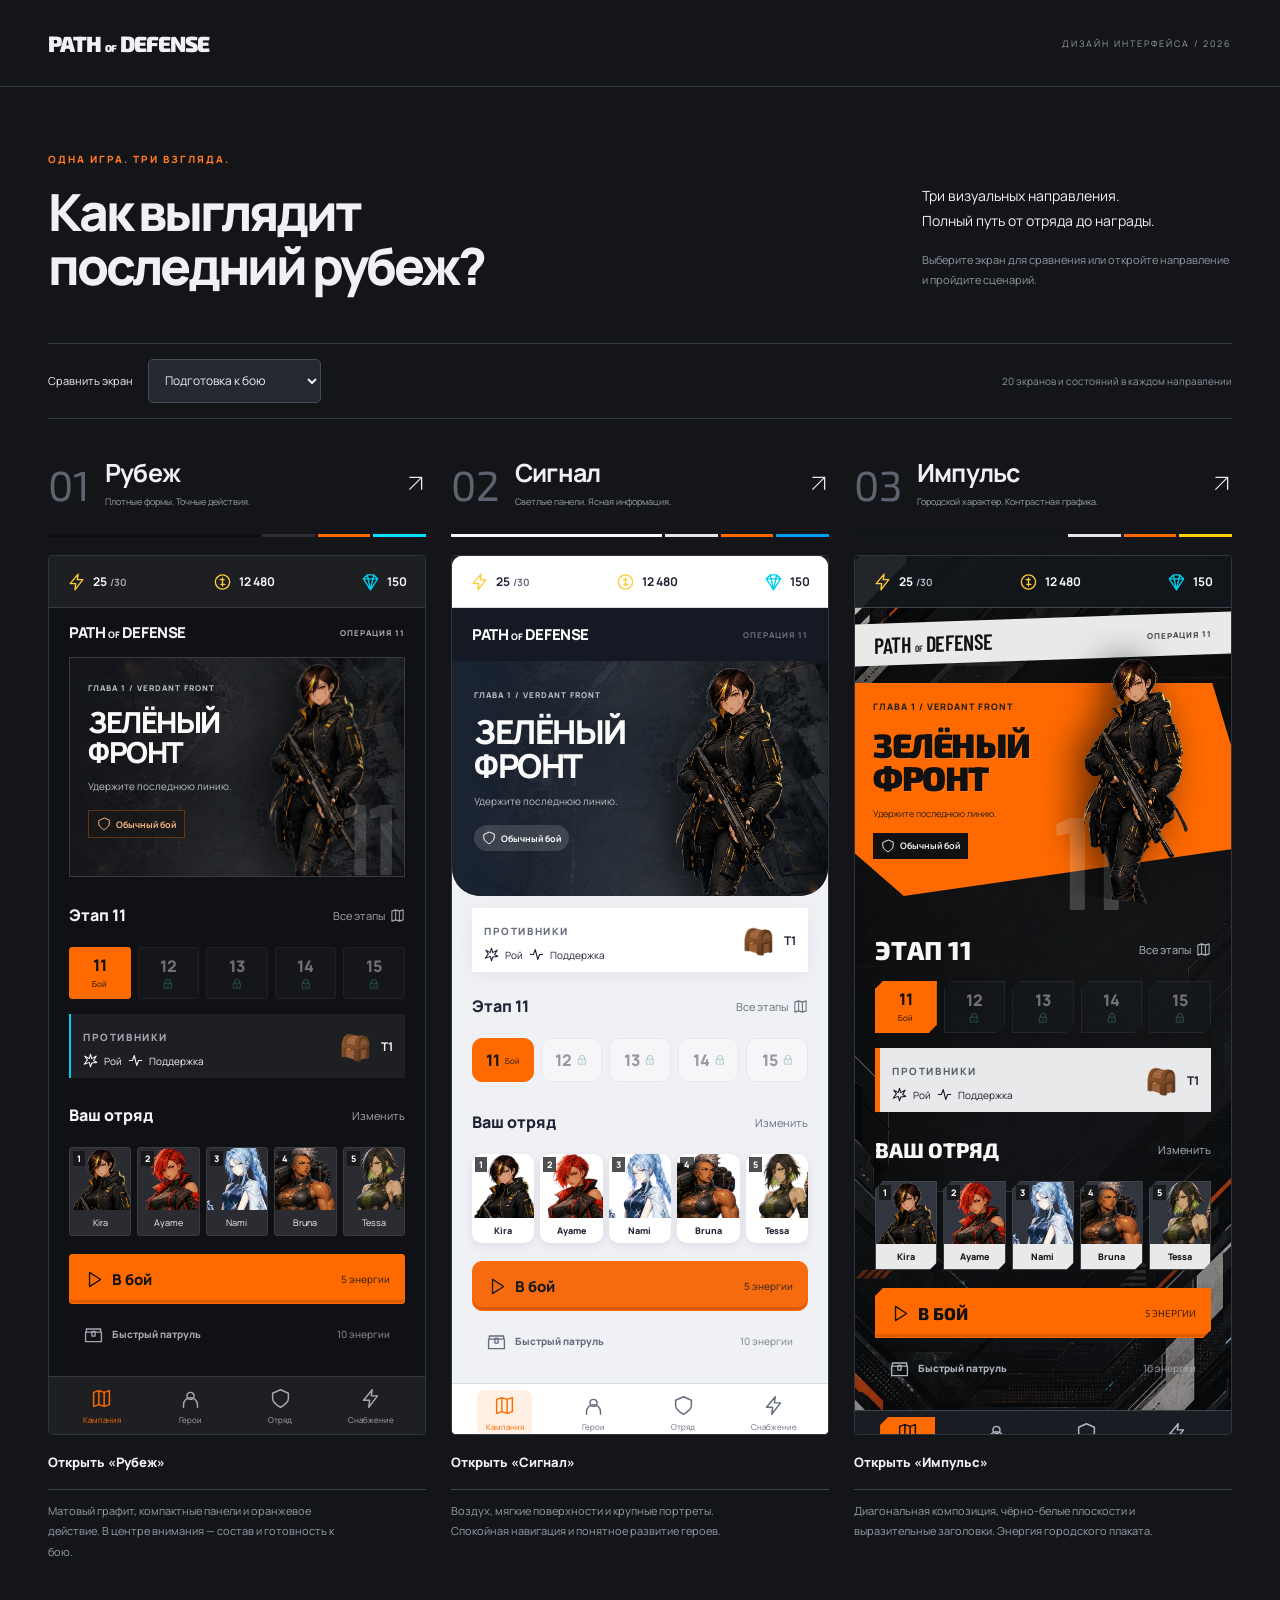
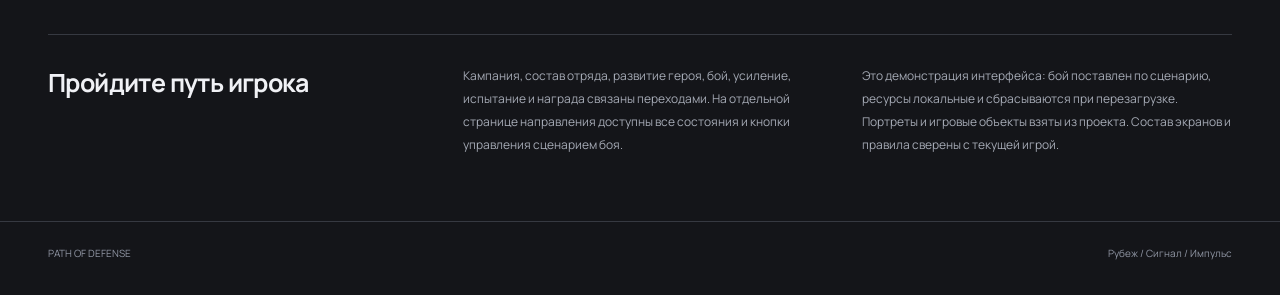
==== preview/2026-10-directions/index.html @ 6cecbc58 "Publish three complete Path of Defense UI directions" ====
<!doctype html>
<html lang="ru">
<head><meta charset="utf-8"><meta name="viewport" content="width=device-width,initial-scale=1"><meta name="theme-color" content="#141519"><title>Path of Defense / Три направления</title><link rel="icon" href="assets/favicon.svg"><link rel="stylesheet" href="gallery.css"></head>
<body>
<header class="gallery-header"><a href="./" class="wordmark">PATH <small>OF</small> DEFENSE</a><span>ДИЗАЙН ИНТЕРФЕЙСА / 2026</span></header>
<main>
<section class="intro"><div><p class="eyebrow">ОДНА ИГРА. ТРИ ВЗГЛЯДА.</p><h1>Как выглядит<br>последний рубеж?</h1></div><div class="intro-note"><p>Три визуальных направления.<br>Полный путь от отряда до награды.</p><p class="muted">Выберите экран для сравнения или откройте направление и пройдите сценарий.</p></div></section>
<div class="comparison-toolbar"><label>Сравнить экран<select id="compare"><option value="campaign">Подготовка к бою</option><option value="heroes">Герои</option><option value="hero">Досье героя</option><option value="squad">Состав отряда</option><option value="energy">Энергия</option><option value="patrol">Быстрый патруль</option><option value="battle">Бой</option><option value="pause">Пауза</option><option value="upgrade">Усиление</option><option value="greed">Испытание</option><option value="victory">Победа</option><option value="chest">Награда</option><option value="defeat">Поражение</option><option value="greedfail">Провал испытания</option><option value="boss">Босс</option><option value="locked">Закрытая глава</option><option value="loading">Подключение</option><option value="error">Ошибка связи</option><option value="interrupted">Прерванный бой</option><option value="early">Начальный отряд</option></select></label><span>20 экранов и состояний в каждом направлении</span></div>
<section class="directions" aria-label="Сравнение направлений">
<article><a class="direction-title" href="demo.html?theme=rubezh"><span class="number">01</span><div><h2>Рубеж</h2><p>Плотные формы. Точные действия.</p></div><svg viewBox="0 0 24 24" aria-hidden="true"><path d="M5 19L19 5M5 5h14v14"/></svg></a><div class="swatches"><i style="background:#0e0e10"></i><i style="background:#2d2d33"></i><i style="background:#ff6a00"></i><i style="background:#00e0ff"></i></div><iframe title="Рубеж — интерактивный экран" src="demo.html?theme=rubezh&embed=1#campaign"></iframe><a class="open-direction" href="demo.html?theme=rubezh">Открыть «Рубеж»</a><p class="direction-note">Матовый графит, компактные панели и оранжевое действие. В центре внимания — состав и готовность к бою.</p></article>
<article><a class="direction-title" href="demo.html?theme=signal"><span class="number">02</span><div><h2>Сигнал</h2><p>Светлые панели. Ясная информация.</p></div><svg viewBox="0 0 24 24" aria-hidden="true"><path d="M5 19L19 5M5 5h14v14"/></svg></a><div class="swatches"><i style="background:#f8f8fa"></i><i style="background:#e6e6ea"></i><i style="background:#ff6a00"></i><i style="background:#009eee"></i></div><iframe title="Сигнал — интерактивный экран" src="demo.html?theme=signal&embed=1#campaign"></iframe><a class="open-direction" href="demo.html?theme=signal">Открыть «Сигнал»</a><p class="direction-note">Воздух, мягкие поверхности и крупные портреты. Спокойная навигация и понятное развитие героев.</p></article>
<article><a class="direction-title" href="demo.html?theme=impulse"><span class="number">03</span><div><h2>Импульс</h2><p>Городской характер. Контрастная графика.</p></div><svg viewBox="0 0 24 24" aria-hidden="true"><path d="M5 19L19 5M5 5h14v14"/></svg></a><div class="swatches"><i style="background:#101317"></i><i style="background:#e6e6ea"></i><i style="background:#ff6a00"></i><i style="background:#ffcf00"></i></div><iframe title="Импульс — интерактивный экран" src="demo.html?theme=impulse&embed=1#campaign"></iframe><a class="open-direction" href="demo.html?theme=impulse">Открыть «Импульс»</a><p class="direction-note">Диагональная композиция, чёрно-белые плоскости и выразительные заголовки. Энергия городского плаката.</p></article>
</section>
<section class="demo-notes"><h2>Пройдите путь игрока</h2><div><p>Кампания, состав отряда, развитие героя, бой, усиление, испытание и награда связаны переходами. На отдельной странице направления доступны все состояния и кнопки управления сценарием боя.</p><p>Это демонстрация интерфейса: бой поставлен по сценарию, ресурсы локальные и сбрасываются при перезагрузке. Портреты и игровые объекты взяты из проекта. Состав экранов и правила сверены с текущей игрой.</p></div></section>
</main><footer><span>PATH OF DEFENSE</span><span>Рубеж / Сигнал / Импульс</span></footer>
<script>document.getElementById('compare').addEventListener('change',e=>{document.querySelectorAll('iframe').forEach(f=>{const u=new URL(f.src);u.hash=e.target.value;f.src=u.href;});document.querySelectorAll('.open-direction,.direction-title').forEach(a=>{const u=new URL(a.href);u.hash=e.target.value;a.href=u.href;});});</script>
</body></html>
---- preview/2026-10-directions/gallery.css ----
@font-face{font-family:Manrope;src:url(assets/Manrope-Variable.ttf)}@font-face{font-family:Exo;src:url(assets/Exo2.ttf)}*{box-sizing:border-box}body{margin:0;background:#141519;color:#f0f1f5;font-family:Manrope,sans-serif}a{color:inherit;text-decoration:none}a:focus-visible,select:focus-visible{outline:3px solid #00ccec;outline-offset:5px}.gallery-header{max-width:1440px;margin:auto;padding:30px 48px;display:flex;justify-content:space-between;align-items:center;border-bottom:1px solid #33363e}.wordmark{font:900 22px Exo,Manrope,sans-serif;letter-spacing:-1px}.wordmark small{font-size:10px}.gallery-header>span{font-size:9px;letter-spacing:2px;color:#969aa6}main{max-width:1440px;padding:0 48px;margin:auto}.intro{padding:65px 0 50px;display:flex;justify-content:space-between;align-items:flex-end;gap:30px}.eyebrow{font-size:10px;letter-spacing:2px;color:#ff7920;margin:0 0 18px;font-weight:800}h1{font-size:clamp(36px,4vw,62px);letter-spacing:-3px;line-height:1.06;margin:0;font-weight:800}.intro-note{max-width:310px;font-size:14px;line-height:1.8;padding-bottom:3px}.intro-note p{margin:0}.intro-note .muted{font-size:11px;color:#9297a5;margin-top:17px}.comparison-toolbar{border-block:1px solid #363941;padding:15px 0;display:flex;align-items:center;justify-content:space-between;gap:15px;margin-bottom:30px}.comparison-toolbar label{font-size:11px;display:flex;gap:15px;align-items:center}.comparison-toolbar select{background:#252830;border:1px solid #464a55;color:#eaeef5;padding:10px 32px 10px 12px;font:12px Manrope,sans-serif;border-radius:5px;min-height:44px}.comparison-toolbar>span{font-size:10px;color:#9095a4}.directions{display:grid;grid-template-columns:repeat(3,minmax(0,1fr));gap:25px;align-items:start}.direction-title{display:flex;align-items:center;gap:15px;min-height:70px}.direction-title .number{font:42px Exo,Manrope,sans-serif;color:#5d636f}.direction-title h2{font-size:25px;letter-spacing:-.8px;margin:0}.direction-title p{font-size:9px;color:#9ba0ac;margin:5px 0}.direction-title svg{width:21px;height:21px;margin-left:auto;fill:none;stroke:#e8e9ed;stroke-width:1.5}.swatches{height:3px;display:flex;margin:15px 0 18px;gap:3px}.swatches i{flex:1}.swatches i:first-child{flex:4}iframe{width:100%;height:880px;border:1px solid #30343e;display:block;background:#17181e;border-radius:4px}.open-direction{display:flex;align-items:center;justify-content:space-between;padding:18px 0;font-size:13px;font-weight:800;border-bottom:1px solid #3e424a}.open-direction:hover{color:#ff852e}.direction-note{font-size:11px;line-height:1.9;color:#969ca9;max-width:310px}.demo-notes{margin:60px 0 65px;padding-top:30px;border-top:1px solid #363941;display:grid;grid-template-columns:1fr 2fr;gap:30px}.demo-notes h2{font-size:25px;letter-spacing:-.6px;margin:0}.demo-notes>div{display:grid;grid-template-columns:1fr 1fr;gap:30px}.demo-notes p{font-size:12px;color:#a5aab5;line-height:1.9;margin:0}footer{border-top:1px solid #363941;max-width:1440px;margin:auto;padding:24px 48px 35px;display:flex;justify-content:space-between;font-size:10px;color:#9197a5}@media(max-width:900px){main{padding:0 22px}.gallery-header{padding:22px}.intro{display:block;padding:40px 0}.intro-note{margin-top:25px;max-width:100%}.directions{gap:14px}.direction-title{gap:8px}.direction-title h2{font-size:21px}.direction-title p{font-size:8px}.direction-title .number{font-size:28px}.direction-title svg{display:none}.demo-notes{grid-template-columns:1fr}.comparison-toolbar>span{display:none}}@media(max-width:650px){.gallery-header>span{display:none}.directions{grid-template-columns:1fr;gap:35px;max-width:420px;margin:auto}.direction-title h2{font-size:28px}.direction-title p{font-size:11px}.direction-title .number{font-size:45px}.direction-title svg{display:block}.intro h1{font-size:42px;letter-spacing:-2px}.comparison-toolbar label{width:100%;justify-content:space-between}.comparison-toolbar select{max-width:64%}.demo-notes>div{grid-template-columns:1fr;gap:18px}footer{padding:24px 22px;font-size:8px}iframe{height:860px}}
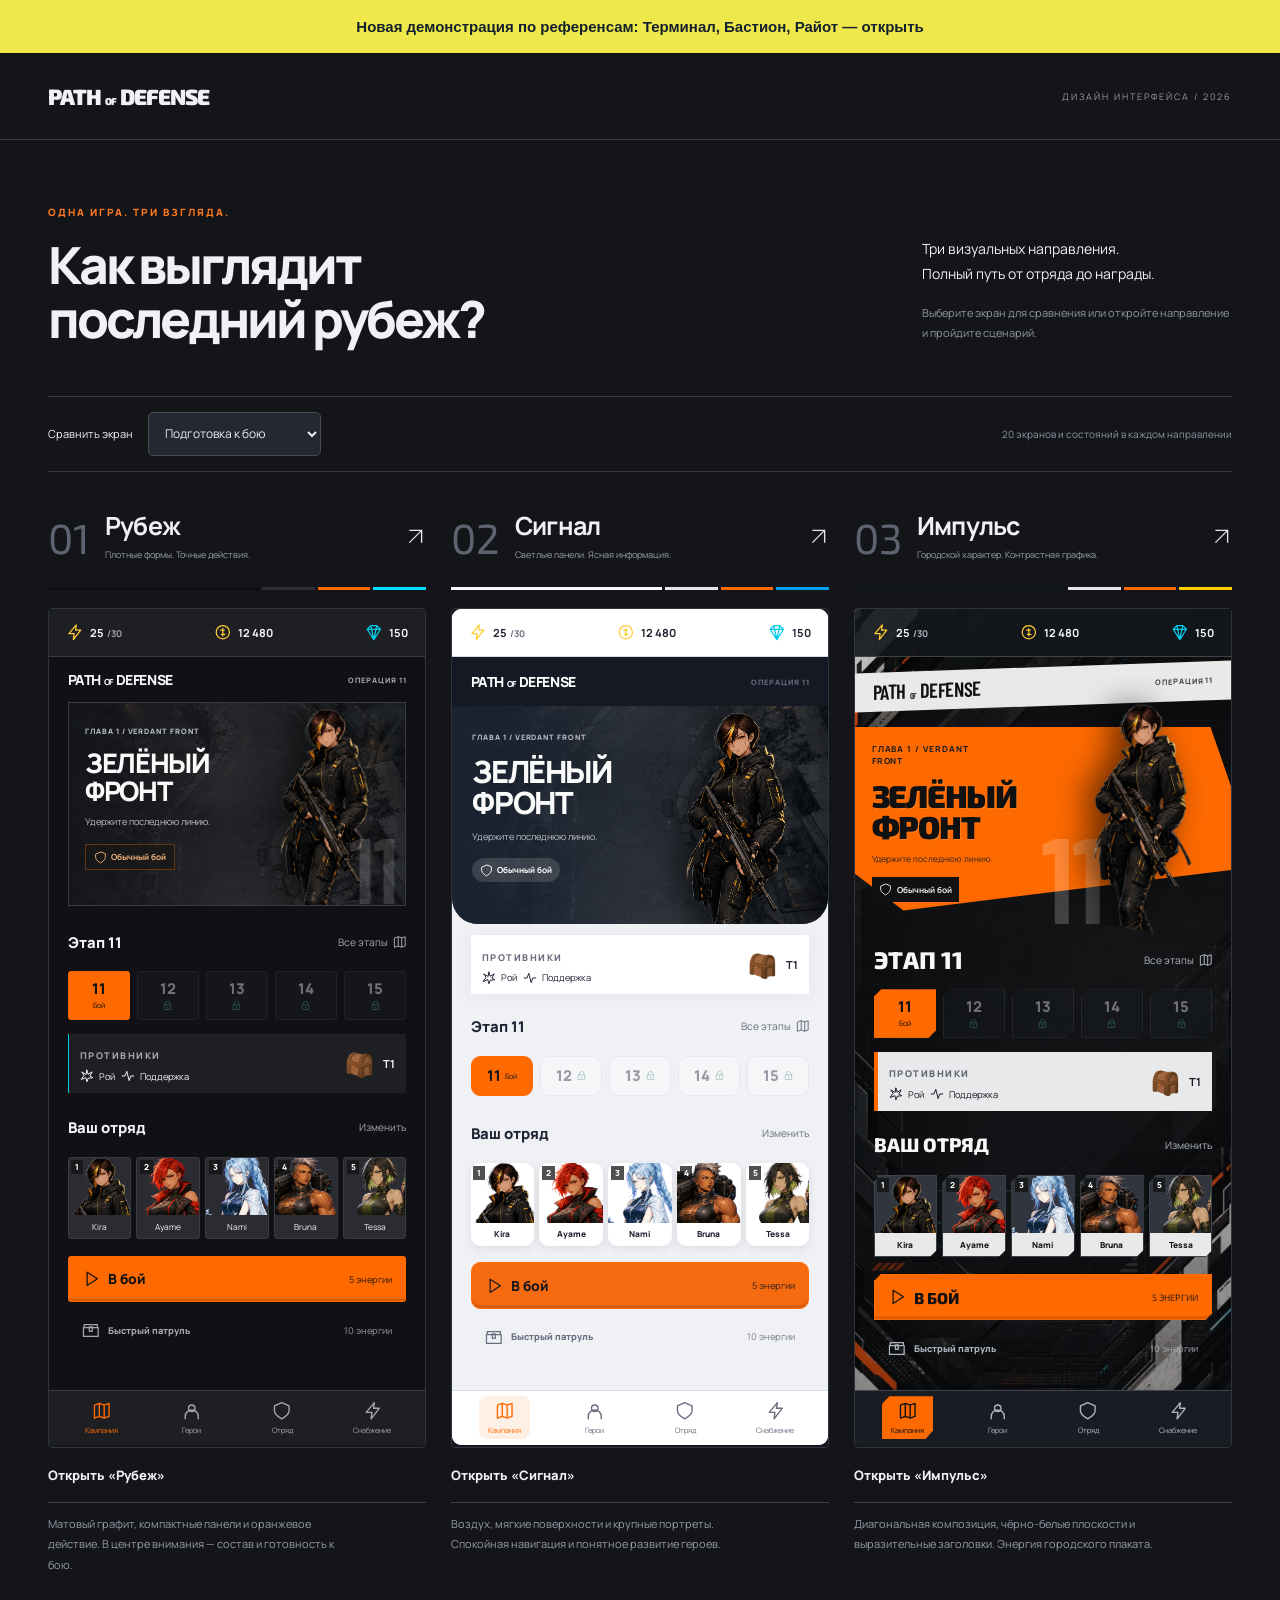
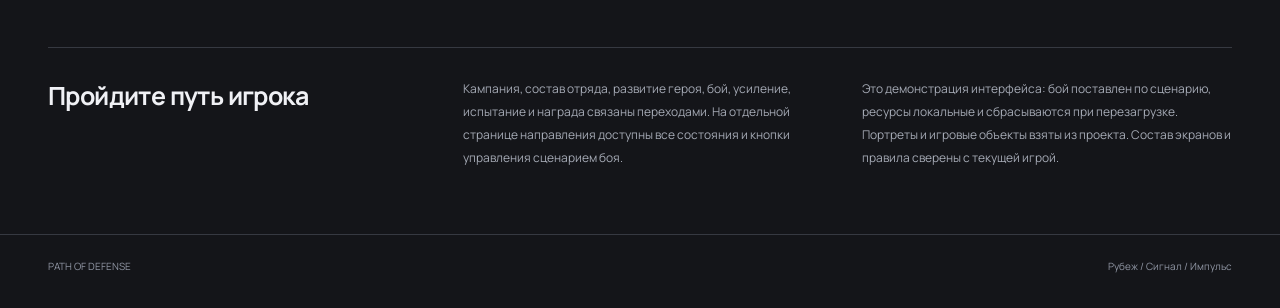
==== commit 484714a3: "Add three reference-driven game UI demonstrations" ====
--- a/preview/2026-10-directions/index.html
+++ b/preview/2026-10-directions/index.html
@@ -1,7 +1,7 @@
 <!doctype html>
 <html lang="ru">
 <head><meta charset="utf-8"><meta name="viewport" content="width=device-width,initial-scale=1"><meta name="theme-color" content="#141519"><title>Path of Defense / Три направления</title><link rel="icon" href="assets/favicon.svg"><link rel="stylesheet" href="gallery.css"></head>
-<body>
+<body><a href="../2026-10-reference-directions/" style="display:block;padding:18px 24px;background:#efe84a;color:#14202d;text-align:center;font:700 15px sans-serif;text-decoration:none">Новая демонстрация по референсам: Терминал, Бастион, Райот — открыть</a>
 <header class="gallery-header"><a href="./" class="wordmark">PATH <small>OF</small> DEFENSE</a><span>ДИЗАЙН ИНТЕРФЕЙСА / 2026</span></header>
 <main>
 <section class="intro"><div><p class="eyebrow">ОДНА ИГРА. ТРИ ВЗГЛЯДА.</p><h1>Как выглядит<br>последний рубеж?</h1></div><div class="intro-note"><p>Три визуальных направления.<br>Полный путь от отряда до награды.</p><p class="muted">Выберите экран для сравнения или откройте направление и пройдите сценарий.</p></div></section>
--- a/preview/2026-10-directions/gallery.css
+++ b/preview/2026-10-directions/gallery.css
@@ -1 +1,3 @@
 @font-face{font-family:Manrope;src:url(assets/Manrope-Variable.ttf)}@font-face{font-family:Exo;src:url(assets/Exo2.ttf)}*{box-sizing:border-box}body{margin:0;background:#141519;color:#f0f1f5;font-family:Manrope,sans-serif}a{color:inherit;text-decoration:none}a:focus-visible,select:focus-visible{outline:3px solid #00ccec;outline-offset:5px}.gallery-header{max-width:1440px;margin:auto;padding:30px 48px;display:flex;justify-content:space-between;align-items:center;border-bottom:1px solid #33363e}.wordmark{font:900 22px Exo,Manrope,sans-serif;letter-spacing:-1px}.wordmark small{font-size:10px}.gallery-header>span{font-size:9px;letter-spacing:2px;color:#969aa6}main{max-width:1440px;padding:0 48px;margin:auto}.intro{padding:65px 0 50px;display:flex;justify-content:space-between;align-items:flex-end;gap:30px}.eyebrow{font-size:10px;letter-spacing:2px;color:#ff7920;margin:0 0 18px;font-weight:800}h1{font-size:clamp(36px,4vw,62px);letter-spacing:-3px;line-height:1.06;margin:0;font-weight:800}.intro-note{max-width:310px;font-size:14px;line-height:1.8;padding-bottom:3px}.intro-note p{margin:0}.intro-note .muted{font-size:11px;color:#9297a5;margin-top:17px}.comparison-toolbar{border-block:1px solid #363941;padding:15px 0;display:flex;align-items:center;justify-content:space-between;gap:15px;margin-bottom:30px}.comparison-toolbar label{font-size:11px;display:flex;gap:15px;align-items:center}.comparison-toolbar select{background:#252830;border:1px solid #464a55;color:#eaeef5;padding:10px 32px 10px 12px;font:12px Manrope,sans-serif;border-radius:5px;min-height:44px}.comparison-toolbar>span{font-size:10px;color:#9095a4}.directions{display:grid;grid-template-columns:repeat(3,minmax(0,1fr));gap:25px;align-items:start}.direction-title{display:flex;align-items:center;gap:15px;min-height:70px}.direction-title .number{font:42px Exo,Manrope,sans-serif;color:#5d636f}.direction-title h2{font-size:25px;letter-spacing:-.8px;margin:0}.direction-title p{font-size:9px;color:#9ba0ac;margin:5px 0}.direction-title svg{width:21px;height:21px;margin-left:auto;fill:none;stroke:#e8e9ed;stroke-width:1.5}.swatches{height:3px;display:flex;margin:15px 0 18px;gap:3px}.swatches i{flex:1}.swatches i:first-child{flex:4}iframe{width:100%;height:880px;border:1px solid #30343e;display:block;background:#17181e;border-radius:4px}.open-direction{display:flex;align-items:center;justify-content:space-between;padding:18px 0;font-size:13px;font-weight:800;border-bottom:1px solid #3e424a}.open-direction:hover{color:#ff852e}.direction-note{font-size:11px;line-height:1.9;color:#969ca9;max-width:310px}.demo-notes{margin:60px 0 65px;padding-top:30px;border-top:1px solid #363941;display:grid;grid-template-columns:1fr 2fr;gap:30px}.demo-notes h2{font-size:25px;letter-spacing:-.6px;margin:0}.demo-notes>div{display:grid;grid-template-columns:1fr 1fr;gap:30px}.demo-notes p{font-size:12px;color:#a5aab5;line-height:1.9;margin:0}footer{border-top:1px solid #363941;max-width:1440px;margin:auto;padding:24px 48px 35px;display:flex;justify-content:space-between;font-size:10px;color:#9197a5}@media(max-width:900px){main{padding:0 22px}.gallery-header{padding:22px}.intro{display:block;padding:40px 0}.intro-note{margin-top:25px;max-width:100%}.directions{gap:14px}.direction-title{gap:8px}.direction-title h2{font-size:21px}.direction-title p{font-size:8px}.direction-title .number{font-size:28px}.direction-title svg{display:none}.demo-notes{grid-template-columns:1fr}.comparison-toolbar>span{display:none}}@media(max-width:650px){.gallery-header>span{display:none}.directions{grid-template-columns:1fr;gap:35px;max-width:420px;margin:auto}.direction-title h2{font-size:28px}.direction-title p{font-size:11px}.direction-title .number{font-size:45px}.direction-title svg{display:block}.intro h1{font-size:42px;letter-spacing:-2px}.comparison-toolbar label{width:100%;justify-content:space-between}.comparison-toolbar select{max-width:64%}.demo-notes>div{grid-template-columns:1fr;gap:18px}footer{padding:24px 22px;font-size:8px}iframe{height:860px}}
+/* Identical portrait frames for every direction and every route. */
+.directions iframe { height:auto; aspect-ratio:405 / 900; }
